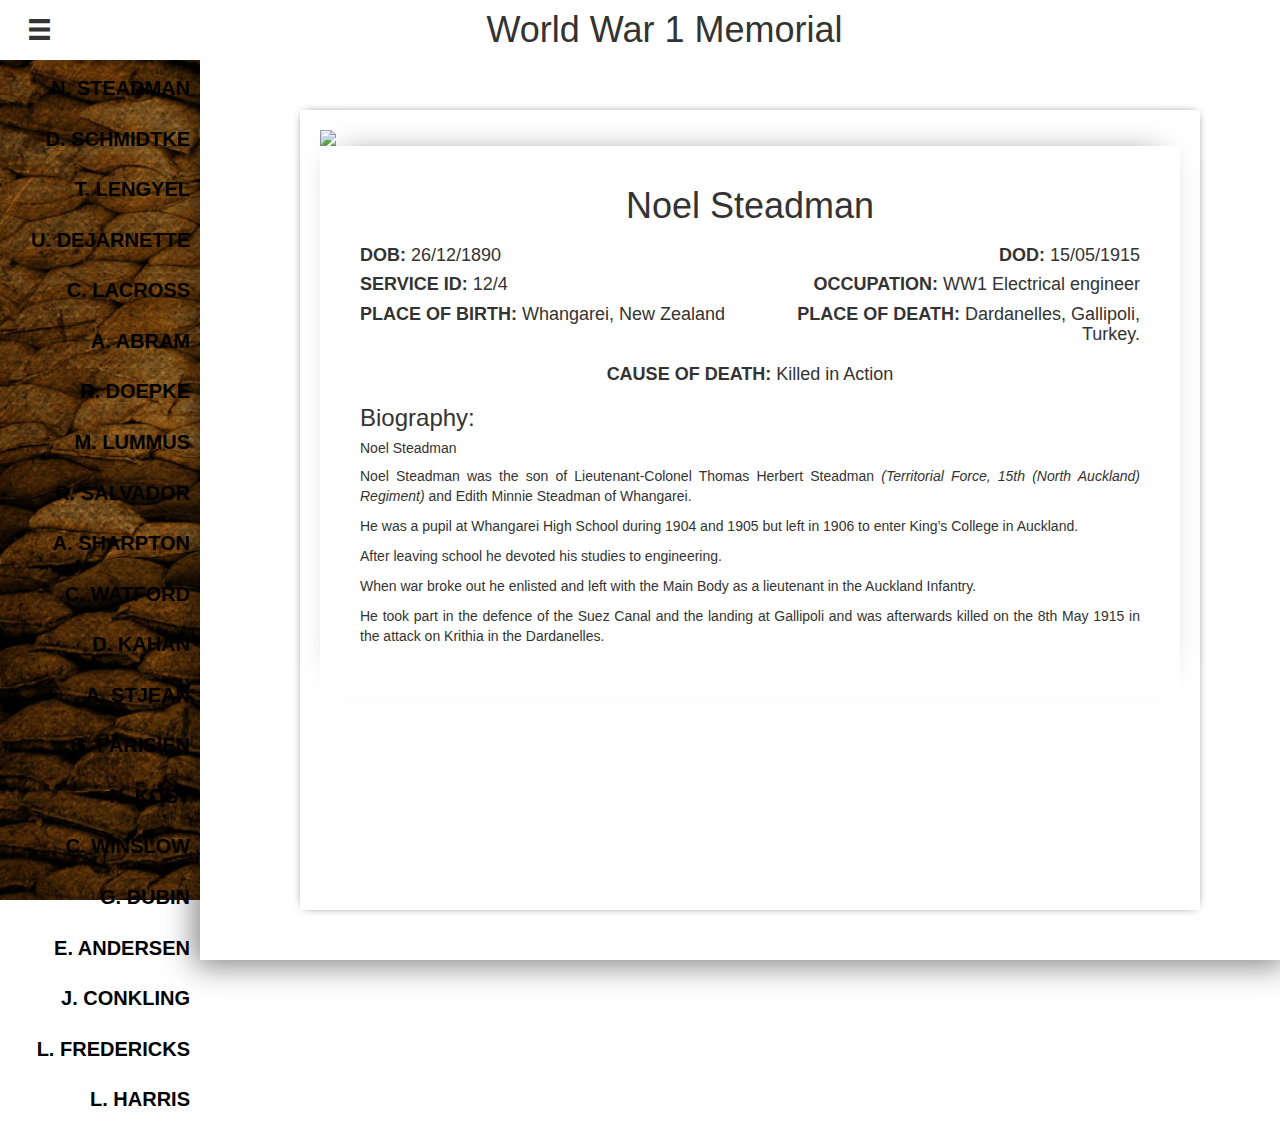
==== index.html @ 3b6b4b52 "mucking around with scale" ====
<html>
    <head>
        <title>Example Bullet Animation/Sideframe</title>
        <meta name="viewport" content="width=device-width, initial-scale = 3.0">
        <!-- Bootstrap -->
            <!-- Latest compiled and minified CSS -->
            <link rel="stylesheet" href="https://maxcdn.bootstrapcdn.com/bootstrap/3.3.7/css/bootstrap.min.css" integrity="sha384-BVYiiSIFeK1dGmJRAkycuHAHRg32OmUcww7on3RYdg4Va+PmSTsz/K68vbdEjh4u" crossorigin="anonymous">
        
        <!-- Jquery -->
        <script src="https://cdnjs.cloudflare.com/ajax/libs/jquery/3.1.1/jquery.min.js"></script>

        <!-- Latest compiled and minified JavaScript -->
        <script src="https://maxcdn.bootstrapcdn.com/bootstrap/3.3.7/js/bootstrap.min.js" integrity="sha384-Tc5IQib027qvyjSMfHjOMaLkfuWVxZxUPnCJA7l2mCWNIpG9mGCD8wGNIcPD7Txa" crossorigin="anonymous"></script>
        <!-- Google Fonts -->
        <link href="https://fonts.googleapis.com/css?family=Special+Elite" rel="stylesheet">
        <!-- Stylesheets -->
        <link rel="stylesheet" type="text/css" href="css/styles.css">
        <link rel="stylesheet" type="text/css" href="css/bio.css">
        <link rel="stylesheet" type="text/css" href="css/menu.css">
        <link rel="stylesheet" type="text/css" href="css/nav.css">
        <link rel="stylesheet" type="text/css" href="css/animate.css">
    </head>
    <body>
        <nav>
            <div class="menubutton glyphicon glyphicon-menu-hamburger" aria-hidden="true"></div>
            <h1 class="title">World War 1 Memorial</h1>
        </nav>
        <div class="flexbox-cont">
            <div class="menu hidden-xs">
                <ul class="navitems">
                    <a href="#"><li class="nametag">N. Steadman</li></a>
                    <a href="#"><li class="nametag">D. Schmidtke</li></a>
                    <a href="#"><li class="nametag">T. Lengyel</li></a>
                    <a href="#"><li class="nametag">U. Dejarnette</li></a>
                    <a href="#"><li class="nametag">C. Lacross</li></a>
                    <a href="#"><li class="nametag">A. Abram</li></a>
                    <a href="#"><li class="nametag">R. Doepke</li></a>
                    <a href="#"><li class="nametag">M. Lummus</li></a>
                    <a href="#"><li class="nametag">R. Salvador</li></a>
                    <a href="#"><li class="nametag">A. Sharpton</li></a>
                    <a href="#"><li class="nametag">C. Watford</li></a>
                    <a href="#"><li class="nametag">D. Kahan</li></a>
                    <a href="#"><li class="nametag">A. Stjean</li></a>
                    <a href="#"><li class="nametag">G. Parisien</li></a>
                    <a href="#"><li class="nametag">N. Kost</li></a>
                    <a href="#"><li class="nametag">C. Winslow</li></a>
                    <a href="#"><li class="nametag">G. Dubin</li></a>
                    <a href="#"><li class="nametag">E. Andersen</li></a>
                    <a href="#"><li class="nametag">J. Conkling</li></a>
                    <a href="#"><li class="nametag">L. Fredericks</li></a>
                    <a href="#"><li class="nametag">L. Harris</li></a>
                </ul>
            </div>
            <div class="main">
                <div class="bg"></div>
                <div class="content row bio">
                    <div class="info">
                        <img class="profile" src="img/faces/noel_steadman-zoom.png">
                        <div class="card">
                            <h1>Noel Steadman</h1>
                            <div class="row">
                                <div class="col-sm-6 text-left">
                                    <h4 id="dob">
                                        <strong>DOB:</strong>
                                        26/12/1890
                                    </h4>
                                    <h4 id="sid">
                                        <strong>Service ID:</strong>
                                        12/4
                                    </h4>
                                    <h4 id="birthplace">
                                        <strong>Place of Birth:</strong>
                                        Whangarei, New Zealand
                                    </h4>
                                </div>
                                <div class="col-sm-6 text-right">
                                    <h4 id="dod">
                                        <strong>DOD:</strong>
                                        15/05/1915
                                    </h4>
                                    <h4 id="occ">
                                        <strong>Occupation:</strong>
                                        WW1 Electrical engineer
                                    </h4>
                                    <h4 id="deathplace">
                                        <strong>Place of Death:</strong>
                                        Dardanelles, Gallipoli, Turkey.
                                    </h4>
                                </div>
                            </div>
                            <h4 id="deathcause" class="text-center">
                                <strong>Cause of Death:</strong>
                                Killed in Action
                            </h4>
                            <div id="bio">
                                <h3>Biography:</h3>
                                <div>
									<h5> Noel Steadman</h5>
									<p>Noel Steadman was the son of Lieutenant-Colonel Thomas Herbert Steadman 
									<i>(Territorial Force, 15th (North Auckland) Regiment)</i> and Edith Minnie Steadman of Whangarei. </p>
	 
									<p>He was a pupil at Whangarei High School during 1904 and 1905 but left in 1906 to enter King’s College in Auckland.</p>  

									<p>After leaving school he devoted his studies to engineering.</p> 
									  
									<p>When war broke out he enlisted and left with the Main Body as a lieutenant in the Auckland Infantry. </p> 
									 
									<p>He took part in the defence of the Suez Canal and the landing at Gallipoli and was afterwards 
									killed on the 8th May 1915 in the attack on Krithia in the Dardanelles.</p> 
								</div>
                            </div>
                        </div>
                    </div>
                </div>
            </div>
        </div>
        <script>
            $(".bullet").click(function () {
                $( this ).addClass("fly");
            });

            $("nav .menubutton").click(function () {
                $( this ).toggleClass("active");
                $(".main").toggleClass("menu-hidden");
            });
        </script>
    </body>
</html>
---- css/styles.css ----
/*Overarching site layout*/
.menu {
    background-image: url(../img/sandbags-yellow.jpg);
    background-attachment: fixed;
    background-size: contain;
    background-position: left;
    width: 200px;
    min-height: 100%;
    max-width: 400px;
    -webkit-transition: all 0.3s ease;
    -moz-transition: all 0.3s ease;
    -ms-transition: all 0.3s ease;
    -o-transition: all 0.3s ease;
    transition: all 0.3s ease;
    position: absolute;
    left: 0px;
}

.main {
    /*To allow for image background*/
    position: absolute;
    overflow: hidden;
    background-color: white;
    min-height: 100%;
    z-index: 100;
    -webkit-box-shadow: 0 0 30px 5px rgba(0,0,0,0.5);
    box-shadow: 0 0 30px 5px rgba(0,0,0,0.5);
    padding-left: 20px;
    width: 100%;
    -webkit-transition: all 0.3s ease;
    -moz-transition: all 0.3s ease;
    -ms-transition: all 0.3s ease;
    -o-transition: all 0.3s ease;
    transition: all 0.3s ease;
    right: 0px;
}

.main .bg {
    background-image: url(../img/gallipoli-web.jpg);
    background-position: center left;
    position: absolute;
    left: 0;
    top: 0;
    width: 100%;
    height: 100%;
    opacity: 0.6;
    z-index: -10;
}

/* Utils */
.flexbox-cont {
    display: flex;
}
---- css/bio.css ----
.info {
	/* Background Paper Image  */
	background-image: url(../img/Page1.png);
	background-size: 600px;
	/* End of Background Image */
	background-position: center top;
	/* background-color: white; */
	padding: 20px;
	margin-top: 50px;
	border-radius: 3px;
	-webkit-box-shadow: 0 0 10px -5px rgba(0,0,0,1);
	box-shadow: 0 0 10px -5px rgba(0,0,0,1);
	min-height: 800px;
	max-width: 600px;
	margin-left: auto;
	margin-right: auto;
}

@media (min-device-width: 1200px) {
    .info {
        max-width: 900px;
		background-size: 900px;
    }
}

.bio .profile {
	max-height: 500px;
	display: block;
	margin: auto;
	position: relative;
}

.card {
    width: 100%;
    text-align: justify;
    min-height: 200px;
    position: relative;
    padding: 40px;
    padding-top: 20px;
    -webkit-box-shadow: 0 -10px 30px -20px rgba(0,0,0,0.5);
    box-shadow: 0 -10px 30px -20px rgba(0,0,0,0.5);
}

.card h1 {
	text-align: center;
}
.card h4 strong {
	text-transform: uppercase;
}
---- css/menu.css ----
/* Nav */
.navitems {
    list-style-type: none;
    padding-left: 0px;
}
.navitems a {
    text-decoration: none !important;
    color: #000000 !important;
    position: relative;
}

.navitems .nametag {
    font-size: 20px;
    right: 20px;
    text-align: right;
    position: relative;
    width: 110%;
    overflow: hidden;
    -webkit-transition: all 0.3s ease;
    -moz-transition: all 0.3s ease;
    -ms-transition: all 0.3s ease;
    -o-transition: all 0.3s ease;
    transition: all 0.3s ease;
    background-image: url(../img/tape.png);
    background-size: 120%;
    background-repeat: no-repeat;
    background-position-x: 0;
    font-family: sans-serif;
    font-weight: 800;
    text-transform: uppercase;
    text-decoration: none;
    color: #000000;
    padding-top: 8px;
    padding-bottom: 8px;
    margin-top: 6px;
    padding-right: 10px;
}


.navitems .nametag:hover {
    right: 0px;
    filter: brightness(0.8);
}
---- css/nav.css ----
nav {
	height: 60px;
	width: 100%;
	background-color: white;
	z-index: 1000;
    position: relative;
    overflow: hidden;
}

nav .menubutton {
	float: left;
	margin: 11px;
	padding: 6px;
	font-size: 25px;
	cursor: pointer;
	left: 10px;
}

nav .menubutton.active {
	background-color: rgba(128, 128, 128, 0.15);
	border-radius: 3px;
}

nav .title {
	text-align: center;
	padding-top: 0px;
	display: block;
	margin: 10px;
}

.menu-hidden {
	width: calc(100% - 200px) !important;
}

@media (min-device-width: 900px) {
	.main {
		width: calc(100% - 200px);
	}

	.menu-hidden {
		width: 100% !important;
	}
}
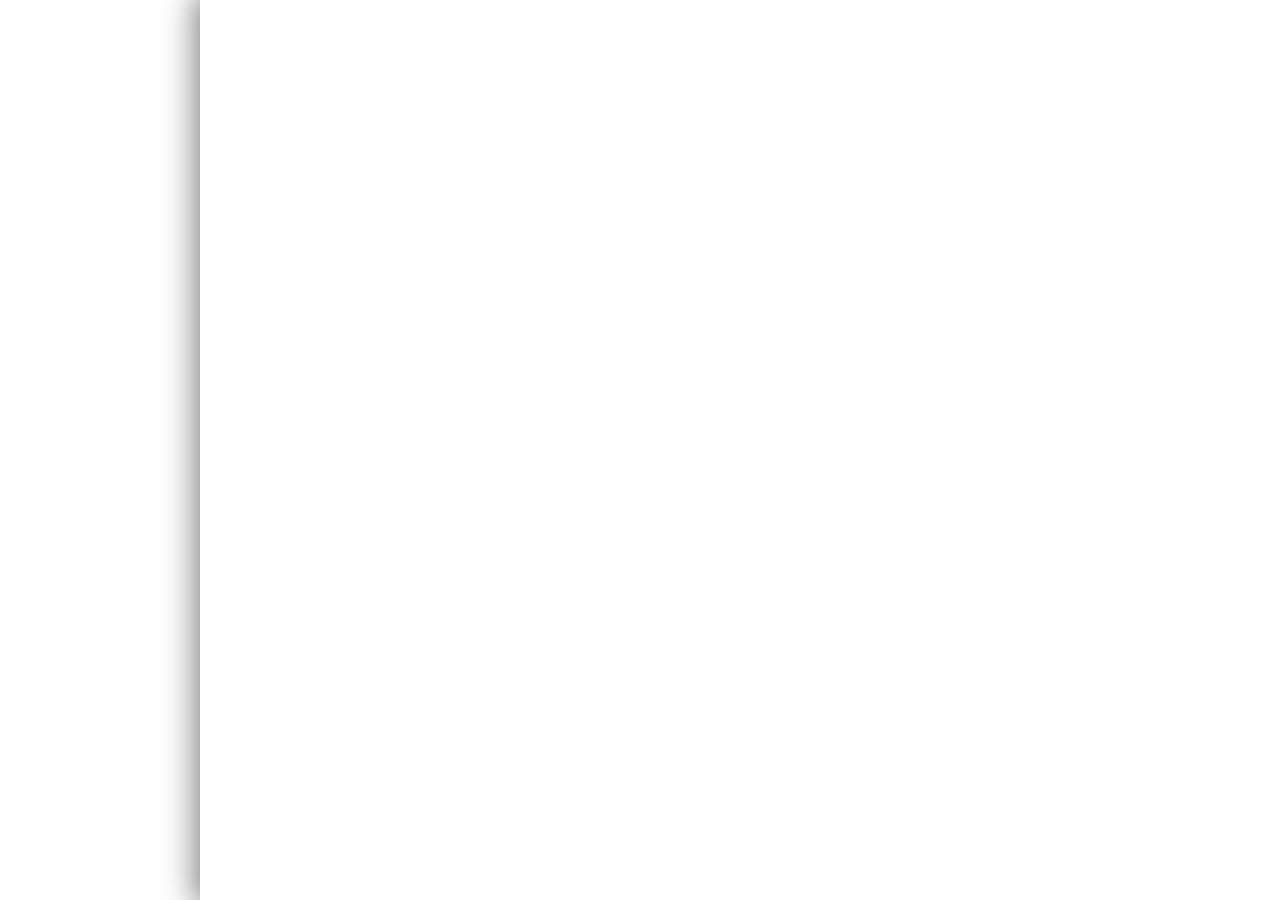
==== commit 5923c6d7: "Moved data to separate file, made all libraries local" ====
--- a/index.html
+++ b/index.html
@@ -1,128 +1,45 @@
-<html>
+<html lang="en" ng-app="memorialapp">
     <head>
-        <title>Example Bullet Animation/Sideframe</title>
-        <meta name="viewport" content="width=device-width, initial-scale = 3.0">
+        <title>WBHS Memorial</title>
+        <link rel="icon"
+            type="image/png"
+            href="img/icons/web_hi_res_512.png">
+        <!-- Manifest for mobile webapp -->
+            <meta name="viewport" content="user-scalable=no, width=device-width, initial-scale=1, maximum-scale=1">
+            <meta name="mobile-web-app-capable" content="yes">
+            <meta name="theme-color" content="#09164d">
+            <link rel="manifest" href="manifest.json">
+        <!-- Manifest for offline support -->
+            <html manifest="offline.appcache">
         <!-- Bootstrap -->
             <!-- Latest compiled and minified CSS -->
-            <link rel="stylesheet" href="https://maxcdn.bootstrapcdn.com/bootstrap/3.3.7/css/bootstrap.min.css" integrity="sha384-BVYiiSIFeK1dGmJRAkycuHAHRg32OmUcww7on3RYdg4Va+PmSTsz/K68vbdEjh4u" crossorigin="anonymous">
+            <link rel="stylesheet" href="lib/bootstrap/css/bootstrap.min.css">
         
         <!-- Jquery -->
-        <script src="https://cdnjs.cloudflare.com/ajax/libs/jquery/3.1.1/jquery.min.js"></script>
+        <script src="lib/jquery.min.js"></script>
 
         <!-- Latest compiled and minified JavaScript -->
-        <script src="https://maxcdn.bootstrapcdn.com/bootstrap/3.3.7/js/bootstrap.min.js" integrity="sha384-Tc5IQib027qvyjSMfHjOMaLkfuWVxZxUPnCJA7l2mCWNIpG9mGCD8wGNIcPD7Txa" crossorigin="anonymous"></script>
-        <!-- Google Fonts -->
-        <link href="https://fonts.googleapis.com/css?family=Special+Elite" rel="stylesheet">
+        <script src="lib/bootstrap/js/bootstrap.min.js"></script>
         <!-- Stylesheets -->
         <link rel="stylesheet" type="text/css" href="css/styles.css">
         <link rel="stylesheet" type="text/css" href="css/bio.css">
         <link rel="stylesheet" type="text/css" href="css/menu.css">
         <link rel="stylesheet" type="text/css" href="css/nav.css">
         <link rel="stylesheet" type="text/css" href="css/animate.css">
+
+        <!-- AngularJS -->
+        <script type="text/javascript" src="lib/angular.min.js"></script>
+        <script type="text/javascript" src="lib/angular-route.min.js"></script>
+        <!-- AngularJS App & Data -->
+        <!-- Separated so that when the data is dynamically loaded the only thing in the php file is the data -->
+        <script src="data.js"></script>
+        <script src="app.js"></script>
     </head>
-    <body>
-        <nav>
-            <div class="menubutton glyphicon glyphicon-menu-hamburger" aria-hidden="true"></div>
-            <h1 class="title">World War 1 Memorial</h1>
-        </nav>
-        <div class="flexbox-cont">
-            <div class="menu hidden-xs">
-                <ul class="navitems">
-                    <a href="#"><li class="nametag">N. Steadman</li></a>
-                    <a href="#"><li class="nametag">D. Schmidtke</li></a>
-                    <a href="#"><li class="nametag">T. Lengyel</li></a>
-                    <a href="#"><li class="nametag">U. Dejarnette</li></a>
-                    <a href="#"><li class="nametag">C. Lacross</li></a>
-                    <a href="#"><li class="nametag">A. Abram</li></a>
-                    <a href="#"><li class="nametag">R. Doepke</li></a>
-                    <a href="#"><li class="nametag">M. Lummus</li></a>
-                    <a href="#"><li class="nametag">R. Salvador</li></a>
-                    <a href="#"><li class="nametag">A. Sharpton</li></a>
-                    <a href="#"><li class="nametag">C. Watford</li></a>
-                    <a href="#"><li class="nametag">D. Kahan</li></a>
-                    <a href="#"><li class="nametag">A. Stjean</li></a>
-                    <a href="#"><li class="nametag">G. Parisien</li></a>
-                    <a href="#"><li class="nametag">N. Kost</li></a>
-                    <a href="#"><li class="nametag">C. Winslow</li></a>
-                    <a href="#"><li class="nametag">G. Dubin</li></a>
-                    <a href="#"><li class="nametag">E. Andersen</li></a>
-                    <a href="#"><li class="nametag">J. Conkling</li></a>
-                    <a href="#"><li class="nametag">L. Fredericks</li></a>
-                    <a href="#"><li class="nametag">L. Harris</li></a>
-                </ul>
-            </div>
-            <div class="main">
-                <div class="bg"></div>
-                <div class="content row bio">
-                    <div class="info">
-                        <img class="profile" src="img/faces/noel_steadman-zoom.png">
-                        <div class="card">
-                            <h1>Noel Steadman</h1>
-                            <div class="row">
-                                <div class="col-sm-6 text-left">
-                                    <h4 id="dob">
-                                        <strong>DOB:</strong>
-                                        26/12/1890
-                                    </h4>
-                                    <h4 id="sid">
-                                        <strong>Service ID:</strong>
-                                        12/4
-                                    </h4>
-                                    <h4 id="birthplace">
-                                        <strong>Place of Birth:</strong>
-                                        Whangarei, New Zealand
-                                    </h4>
-                                </div>
-                                <div class="col-sm-6 text-right">
-                                    <h4 id="dod">
-                                        <strong>DOD:</strong>
-                                        15/05/1915
-                                    </h4>
-                                    <h4 id="occ">
-                                        <strong>Occupation:</strong>
-                                        WW1 Electrical engineer
-                                    </h4>
-                                    <h4 id="deathplace">
-                                        <strong>Place of Death:</strong>
-                                        Dardanelles, Gallipoli, Turkey.
-                                    </h4>
-                                </div>
-                            </div>
-                            <h4 id="deathcause" class="text-center">
-                                <strong>Cause of Death:</strong>
-                                Killed in Action
-                            </h4>
-                            <div id="bio">
-                                <h3>Biography:</h3>
-                                <div>
-									<h5> Noel Steadman</h5>
-									<p>Noel Steadman was the son of Lieutenant-Colonel Thomas Herbert Steadman 
-									<i>(Territorial Force, 15th (North Auckland) Regiment)</i> and Edith Minnie Steadman of Whangarei. </p>
-	 
-									<p>He was a pupil at Whangarei High School during 1904 and 1905 but left in 1906 to enter King’s College in Auckland.</p>  
-
-									<p>After leaving school he devoted his studies to engineering.</p> 
-									  
-									<p>When war broke out he enlisted and left with the Main Body as a lieutenant in the Auckland Infantry. </p> 
-									 
-									<p>He took part in the defence of the Suez Canal and the landing at Gallipoli and was afterwards 
-									killed on the 8th May 1915 in the attack on Krithia in the Dardanelles.</p> 
-								</div>
-                            </div>
-                        </div>
-                    </div>
-                </div>
-            </div>
+    <body ng-controller="PeopleController">
+        <div ng-include="'views/common/navigation.html'"></div>
+        <div class="menu" ng-include="'views/common/menu.html'"></div>
+        <div class="main">
+            <div ng-view></div>
         </div>
-        <script>
-            $(".bullet").click(function () {
-                $( this ).addClass("fly");
-            });
-
-            $("nav .menubutton").click(function () {
-                $( this ).toggleClass("active");
-                $(".main").toggleClass("menu-hidden");
-            });
-        </script>
     </body>
 </html>--- a/css/menu.css
+++ b/css/menu.css
@@ -30,9 +30,9 @@
     text-transform: uppercase;
     text-decoration: none;
     color: #000000;
-    padding-top: 8px;
-    padding-bottom: 8px;
-    margin-top: 6px;
+    padding-top: 6px;
+    padding-bottom: 3px;
+    /* margin-top: 6px; */
     padding-right: 10px;
 }
 
@@ -40,4 +40,4 @@
 .navitems .nametag:hover {
     right: 0px;
     filter: brightness(0.8);
-}
+}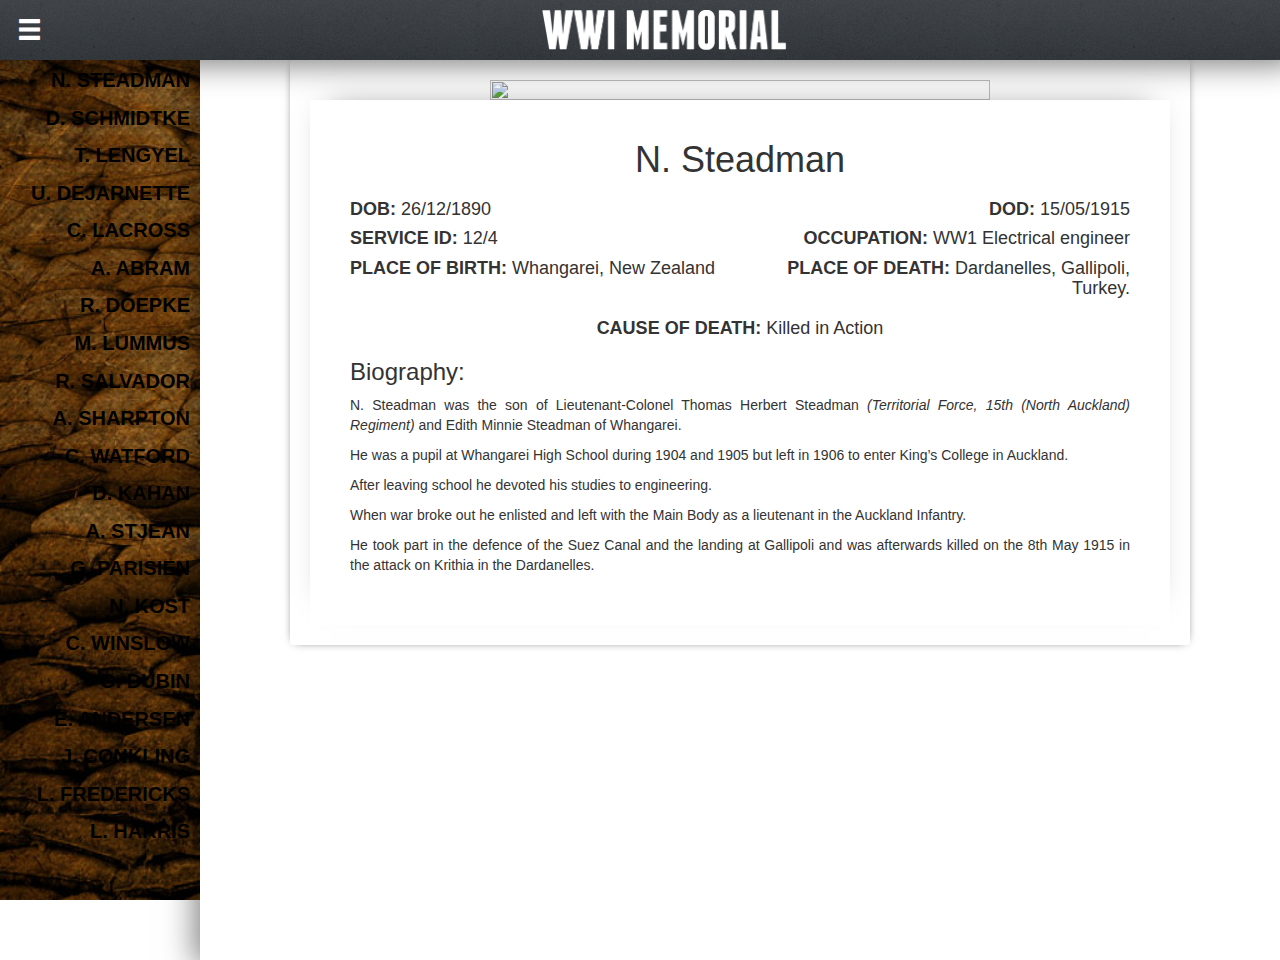
==== commit 0c721f53: "New Logo design" ====
--- a/index.html
+++ b/index.html
@@ -3,7 +3,7 @@
         <title>WBHS Memorial</title>
         <link rel="icon"
             type="image/png"
-            href="img/icons/web_hi_res_512.png">
+            href="img/icons/favicon.png">
         <!-- Manifest for mobile webapp -->
             <meta name="viewport" content="user-scalable=no, width=device-width, initial-scale=1, maximum-scale=1">
             <meta name="mobile-web-app-capable" content="yes">
--- a/css/styles.css
+++ b/css/styles.css
@@ -1,9 +1,5 @@
-/*Overarching site layout*/
+/*Overarching site layout*/
 .menu {
-    background-image: url(../img/sandbags-yellow.jpg);
-    background-attachment: fixed;
-    background-size: contain;
-    background-position: left;
     width: 200px;
     min-height: 100%;
     max-width: 400px;
@@ -14,40 +10,84 @@
     transition: all 0.3s ease;
     position: absolute;
     left: 0px;
-}
-
-.main {
+    opacity: 0;
+}
+
+.menu.active {
+    opacity: 1;
+}
+
+@media (min-width: 1100px) {
+    .menu {
+        opacity: 1;
+    }
+
+    .menu.active {
+        opacity: 0;
+    }
+}
+
+body {
+    background-image: url(../img/sandbags-yellow.jpg);
+    background-attachment: fixed;
+    background-size: cover;
+    background-position: left;
+}
+
+.main {
     /*To allow for image background*/
     position: absolute;
     overflow: hidden;
-    background-color: white;
     min-height: 100%;
     z-index: 100;
     -webkit-box-shadow: 0 0 30px 5px rgba(0,0,0,0.5);
     box-shadow: 0 0 30px 5px rgba(0,0,0,0.5);
     padding-left: 20px;
-    width: 100%;
+    padding-right: 20px;
+    width: calc(100% - 200px);
     -webkit-transition: all 0.3s ease;
     -moz-transition: all 0.3s ease;
     -ms-transition: all 0.3s ease;
     -o-transition: all 0.3s ease;
     transition: all 0.3s ease;
     right: 0px;
-}
-
-.main .bg {
-    background-image: url(../img/gallipoli-web.jpg);
-    background-position: center left;
-    position: absolute;
-    left: 0;
-    top: 0;
-    width: 100%;
-    height: 100%;
-    opacity: 0.6;
-    z-index: -10;
-}
-
-/* Utils */
-.flexbox-cont {
-    display: flex;
+    background-color: white;
+}
+
+
+.main .bg {
+    background-image: url(../img/gallipoli-web.jpg);
+    background-position: center left;
+    position: absolute;
+    left: 0;
+    top: 0;
+    width: 100%;
+    height: 100%;
+    opacity: 0.6;
+    z-index: -10;
+    -webkit-transition: all 0.3s ease;
+    -moz-transition: all 0.3s ease;
+    -ms-transition: all 0.3s ease;
+    -o-transition: all 0.3s ease;
+    transition: all 0.3s ease;
+}
+
+@media (max-width: 991px) {
+    .text-left-mob {
+        text-align: left !important;
+    }
+
+    .main .bg {
+        opacity: 0;
+    }
+
+    .main {
+        background-color: transparent;
+        left: 0px;
+    }
+
+    .main.menu-toggle {
+        width: 100% !important;
+        left: 200px;
+    }
 }--- a/css/bio.css
+++ b/css/bio.css
@@ -1,33 +1,50 @@
 .info {
 	/* Background Paper Image  */
 	background-image: url(../img/Page1.png);
-	background-size: 600px;
+	background-size: 991px;
 	/* End of Background Image */
-	background-position: center top;
+	background-position-x: center;
 	/* background-color: white; */
 	padding: 20px;
-	margin-top: 50px;
+	/* margin-top: 50px; */
 	border-radius: 3px;
 	-webkit-box-shadow: 0 0 10px -5px rgba(0,0,0,1);
 	box-shadow: 0 0 10px -5px rgba(0,0,0,1);
-	min-height: 800px;
-	max-width: 600px;
+	min-height: 100%;
+	max-width: 991px;
 	margin-left: auto;
 	margin-right: auto;
+	width: calc(100% - 40px);
 }
 
 @media (min-device-width: 1200px) {
     .info {
         max-width: 900px;
-		background-size: 900px;
+        background-size: 900px;
+        margin-top: 0px;
+        width: 100%;
+        background-position-y: 0px;
+    }
+}
+@media (max-width: 991px) {
+    .info {
+    	margin: 0px;
+    	width: 100%;
+    	top: -10px;
+    	position: relative;
+    	background-position-y: bottom;
+    	background-repeat: no-repeat;
+    	background-size: cover;
     }
 }
 
 .bio .profile {
-	max-height: 500px;
+	width: inherit;
+	max-width: 500px;
 	display: block;
 	margin: auto;
 	position: relative;
+	width: inherit;
 }
 
 .card {
--- a/css/nav.css
+++ b/css/nav.css
@@ -1,10 +1,14 @@
 nav {
-	height: 60px;
+	/* height: 60px; */
 	width: 100%;
-	background-color: white;
+	background-color: #09164d;
+	background-image: linear-gradient(to bottom, rgba(255,255,255,0.07) 0%,rgba(255,255,255,0) 100%) ,url('../img/patterns/concrete_wall.png');
 	z-index: 1000;
-    position: relative;
-    overflow: hidden;
+	position: relative;
+	overflow: hidden;
+	color: #ffffff;
+	-webkit-box-shadow: 0 -10px 30px 15px rgba(0,0,0,0.5);
+	box-shadow: 0 -10px 30px 15px rgba(0,0,0,0.5);
 }
 
 nav .menubutton {
@@ -13,7 +17,7 @@
 	padding: 6px;
 	font-size: 25px;
 	cursor: pointer;
-	left: 10px;
+	/* left: 10px; */
 }
 
 nav .menubutton.active {
@@ -22,22 +26,35 @@
 }
 
 nav .title {
-	text-align: center;
-	padding-top: 0px;
-	display: block;
-	margin: 10px;
+    text-align: center;
+    padding-top: 0px;
+    display: block;
+    margin: 10px;
+    font-weight: bolder;
+    text-transform: uppercase;
 }
 
-.menu-hidden {
-	width: calc(100% - 200px) !important;
+nav .title img {
+	max-height: 40px;
 }
 
-@media (min-device-width: 900px) {
+.menu-toggle {
+	width: 100% !important;
+}
+
+@media (max-width: 1100px) {
 	.main {
-		width: calc(100% - 200px);
+		width: 100%;
+		padding-left: 0px;
+		padding-right: 0px;
 	}
 
-	.menu-hidden {
-		width: 100% !important;
+	.menu-toggle {
+		width: calc(100% - 200px) !important;
+	}
+
+	nav .title {
+		font-size: 25px;
+		margin-top: 17px;
 	}
 }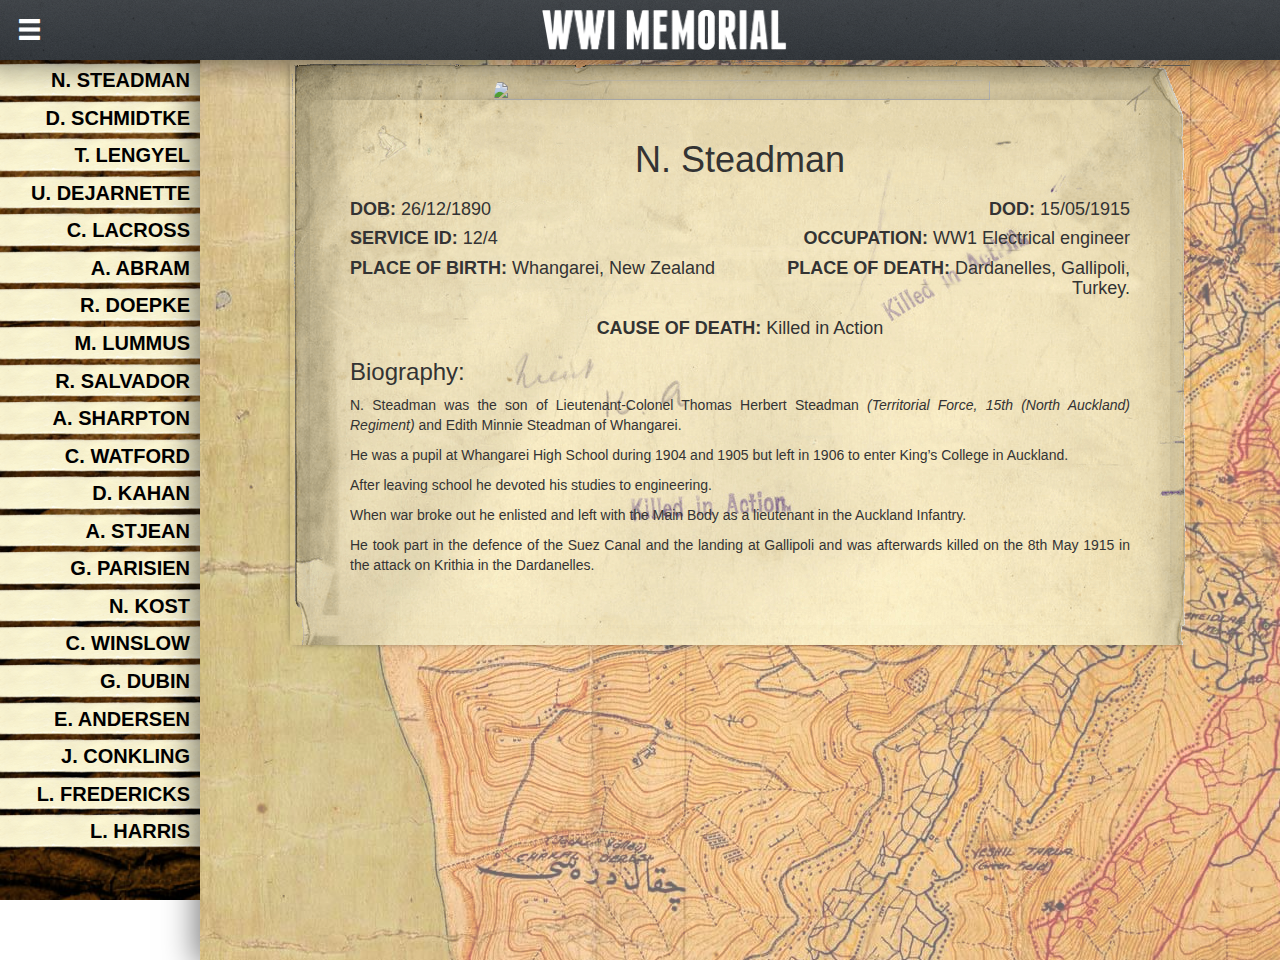
==== commit 6ee1cc26: "Shifted offline manifest to the correct position" ====
--- a/index.html
+++ b/index.html
@@ -1,6 +1,8 @@
-<html lang="en" ng-app="memorialapp">
+<html lang="en" ng-app="memorialapp" manifest="offline.appcache">
+<!-- Manifest for offline support above -->
     <head>
         <title>WBHS Memorial</title>
+        <!-- Icon and logo font is called Franchise and is free for commercial and personal use -->
         <link rel="icon"
             type="image/png"
             href="img/icons/favicon.png">
@@ -9,8 +11,6 @@
             <meta name="mobile-web-app-capable" content="yes">
             <meta name="theme-color" content="#09164d">
             <link rel="manifest" href="manifest.json">
-        <!-- Manifest for offline support -->
-            <html manifest="offline.appcache">
         <!-- Bootstrap -->
             <!-- Latest compiled and minified CSS -->
             <link rel="stylesheet" href="lib/bootstrap/css/bootstrap.min.css">
@@ -25,8 +25,7 @@
         <link rel="stylesheet" type="text/css" href="css/bio.css">
         <link rel="stylesheet" type="text/css" href="css/menu.css">
         <link rel="stylesheet" type="text/css" href="css/nav.css">
-        <link rel="stylesheet" type="text/css" href="css/animate.css">
-
+        <link rel="stylesheet" type="text/css" href="css/responsive.css">
         <!-- AngularJS -->
         <script type="text/javascript" src="lib/angular.min.js"></script>
         <script type="text/javascript" src="lib/angular-route.min.js"></script>
@@ -36,6 +35,7 @@
         <script src="app.js"></script>
     </head>
     <body ng-controller="PeopleController">
+        <!-- Icon and logo font is called Franchise and is free for commercial and personal use -->
         <div ng-include="'views/common/navigation.html'"></div>
         <div class="menu" ng-include="'views/common/menu.html'"></div>
         <div class="main">
--- a/css/menu.css
+++ b/css/menu.css
@@ -21,7 +21,7 @@
     -ms-transition: all 0.3s ease;
     -o-transition: all 0.3s ease;
     transition: all 0.3s ease;
-    background-image: url(../img/tape.png);
+    background-image: url(../img/tape-sm.png);
     background-size: 120%;
     background-repeat: no-repeat;
     background-position-x: 0;
@@ -40,4 +40,7 @@
 .navitems .nametag:hover {
     right: 0px;
     filter: brightness(0.8);
+}
+.navitems .nametag.active {
+    filter: brightness(0.6);
 }--- a/css/nav.css
+++ b/css/nav.css
@@ -57,4 +57,10 @@
 		font-size: 25px;
 		margin-top: 17px;
 	}
+
+	nav .title img {
+		max-height: 30px;
+		top: -3px;
+		position: relative;
+	}
 }--- a/css/responsive.css
+++ b/css/responsive.css
@@ -0,0 +1,80 @@
+@media (min-device-width: 1200px) {
+    .info {
+        max-width: 900px;
+        background-size: 900px;
+        background-position-y: 0px;
+        margin-top: 0px;
+        width: 100%;
+        background-repeat: no-repeat;
+    }
+}
+
+@media (max-width: 1150px) {
+    .main {
+        padding-left: 0px;
+        padding-right: 0px;
+    }
+}
+
+@media (max-width: 1100px) {
+    .main {
+        width: 100%;
+        padding-left: 0px;
+        padding-right: 0px;
+    }
+
+    .menu-toggle {
+        width: calc(100% - 200px) !important;
+    }
+
+    nav .title {
+        font-size: 25px;
+        margin-top: 17px;
+    }
+
+    nav .title img {
+        max-height: 30px;
+        top: -3px;
+        position: relative;
+    }
+
+    .menu {
+        opacity: 1;
+    }
+
+    .menu.active {
+        opacity: 0;
+    }
+}
+
+@media (max-width: 991px) {
+    .info {
+        margin: 0px;
+        width: 100%;
+        max-width: 100%;
+        top: -10px;
+        position: relative;
+        background-position-y: bottom;
+        background-repeat: no-repeat;
+        /* In order to get rid of transparent edges (which makes the menu not look right) */
+        background-size: auto 105%;
+    }
+
+    .text-left-mob {
+        text-align: left !important;
+    }
+
+    .main .bg {
+        opacity: 0;
+    }
+
+    .main {
+        background-color: transparent;
+        left: 0px;
+    }
+
+    .main.menu-toggle {
+        width: 100% !important;
+        left: 200px;
+    }
+}
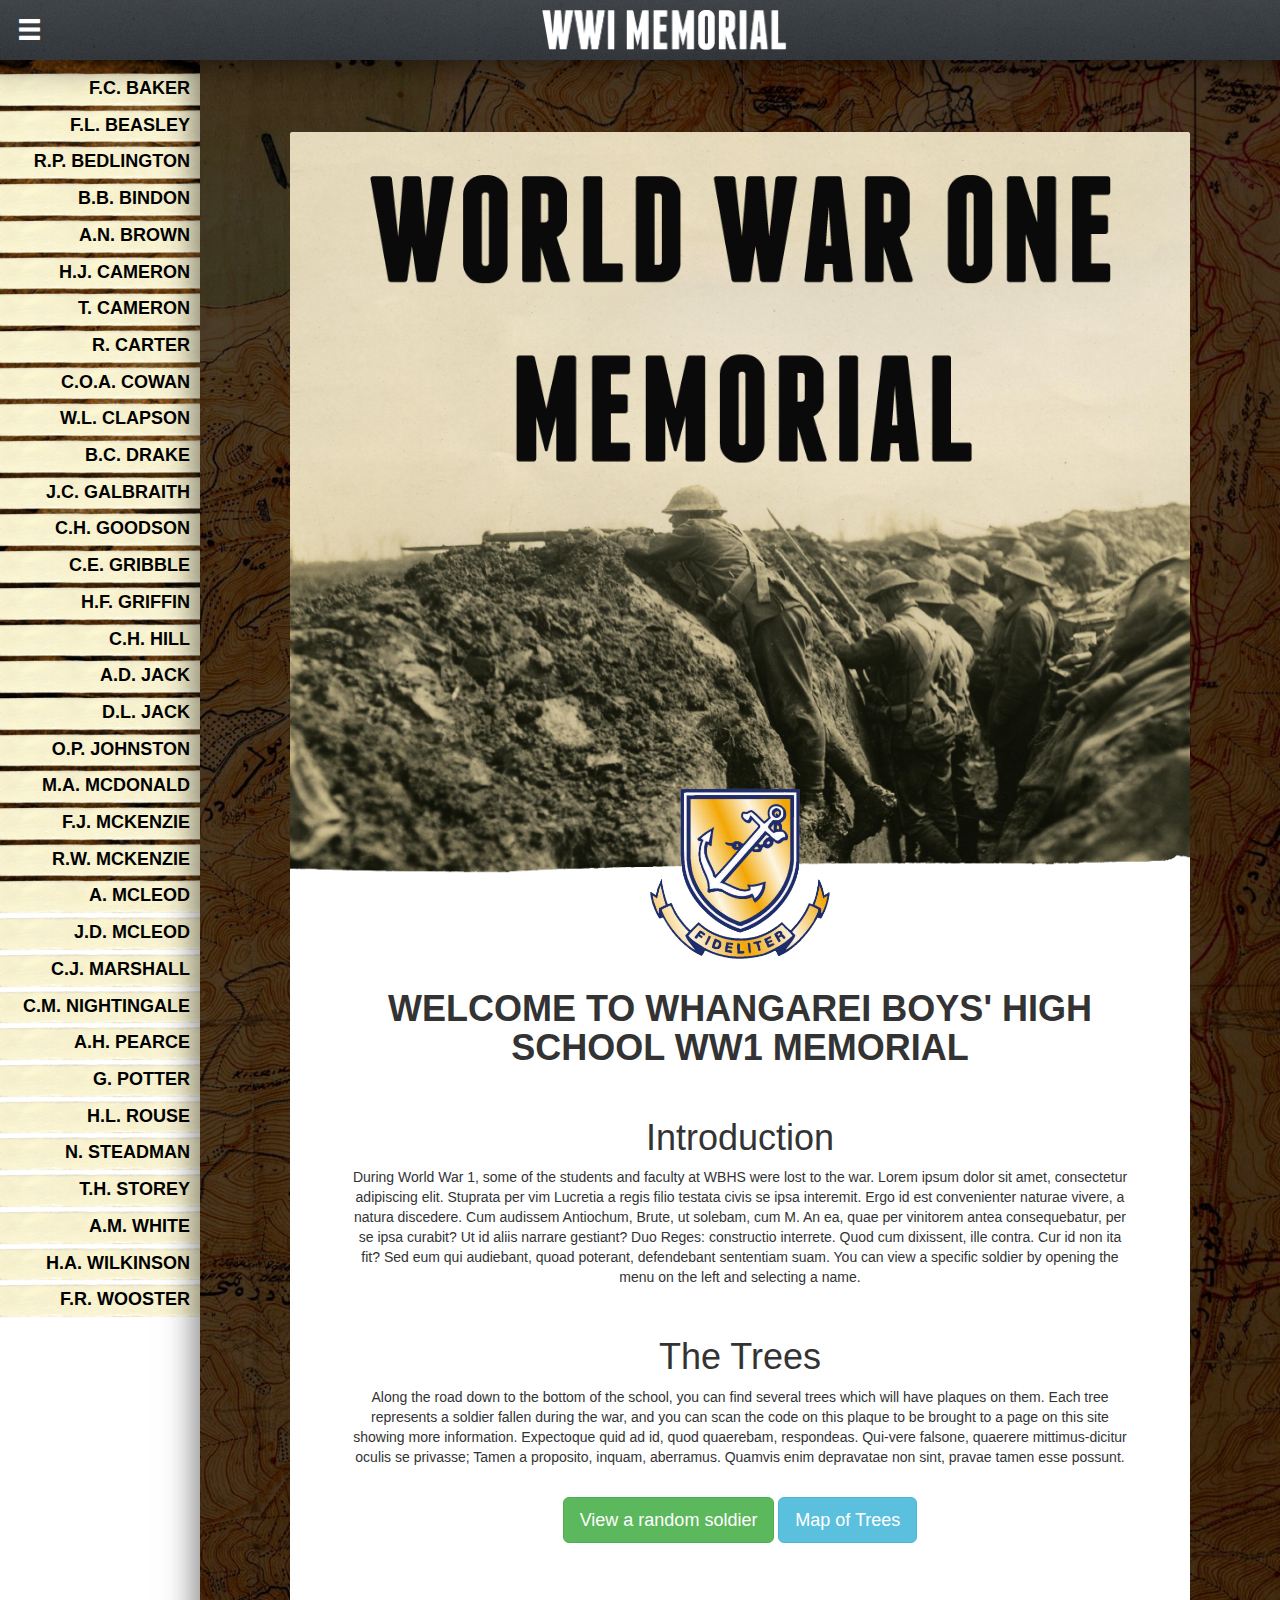
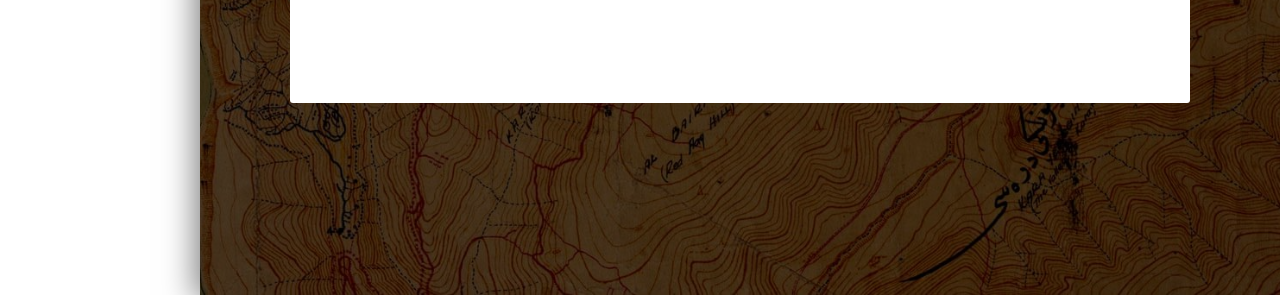
==== commit 0efe81f6: "MAJOR frontpage overall, MAJOR code overhaul, MAJOR UI tweaks" ====
--- a/index.html
+++ b/index.html
@@ -14,17 +14,19 @@
         <!-- Bootstrap -->
             <!-- Latest compiled and minified CSS -->
             <link rel="stylesheet" href="lib/bootstrap/css/bootstrap.min.css">
-        
-        <!-- Jquery -->
-        <script src="lib/jquery.min.js"></script>
 
-        <!-- Latest compiled and minified JavaScript -->
-        <script src="lib/bootstrap/js/bootstrap.min.js"></script>
+            
+            <!-- Jquery -->
+            <script src="lib/jquery.min.js"></script>
+
+            <!-- Latest compiled and minified JavaScript -->
+            <script src="lib/bootstrap/js/bootstrap.min.js"></script>
         <!-- Stylesheets -->
         <link rel="stylesheet" type="text/css" href="css/styles.css">
         <link rel="stylesheet" type="text/css" href="css/bio.css">
         <link rel="stylesheet" type="text/css" href="css/menu.css">
         <link rel="stylesheet" type="text/css" href="css/nav.css">
+        <link rel="stylesheet" type="text/css" href="css/welcome.css">
         <link rel="stylesheet" type="text/css" href="css/responsive.css">
         <!-- AngularJS -->
         <script type="text/javascript" src="lib/angular.min.js"></script>
@@ -34,12 +36,15 @@
         <script src="data.js"></script>
         <script src="app.js"></script>
     </head>
-    <body ng-controller="PeopleController">
+    <body>
         <!-- Icon and logo font is called Franchise and is free for commercial and personal use -->
         <div ng-include="'views/common/navigation.html'"></div>
-        <div class="menu" ng-include="'views/common/menu.html'"></div>
-        <div class="main">
-            <div ng-view></div>
+        <div class="bodyrow">
+            <div class="menu col" ng-include="'views/common/menu.html'" ng-controller="PeopleController"></div>
+            <div class="main col">
+                <div ng-view class="{{pageClass}}"></div>
+            </div>
         </div>
+        <div class="ng-scripts" ng-include="'views/common/ng-scripts.html'">
     </body>
 </html>--- a/css/styles.css
+++ b/css/styles.css
@@ -1,7 +1,6 @@
 /*Overarching site layout*/
 .menu {
     width: 200px;
-    min-height: 100%;
     max-width: 400px;
     -webkit-transition: all 0.3s ease;
     -moz-transition: all 0.3s ease;
@@ -11,27 +10,18 @@
     position: absolute;
     left: 0px;
     opacity: 0;
+    padding-bottom: 30px;
 }
 
 .menu.active {
     opacity: 1;
 }
 
-@media (min-width: 1100px) {
-    .menu {
-        opacity: 1;
-    }
-
-    .menu.active {
-        opacity: 0;
-    }
-}
-
 body {
     background-image: url(../img/sandbags-yellow.jpg);
     background-attachment: fixed;
-    background-size: cover;
     background-position: left;
+    background-size: contain;
 }
 
 .main {
@@ -52,12 +42,13 @@
     transition: all 0.3s ease;
     right: 0px;
     background-color: white;
+    padding-bottom: 234px;
 }
 
 
 .main .bg {
     background-image: url(../img/gallipoli-web.jpg);
-    background-position: center left;
+    background-attachment: scroll;
     position: absolute;
     left: 0;
     top: 0;
@@ -70,24 +61,16 @@
     -ms-transition: all 0.3s ease;
     -o-transition: all 0.3s ease;
     transition: all 0.3s ease;
+    filter: brightness(0.3);
+    opacity: 1;
+    background-size: cover;
+    background-position: center;
 }
 
-@media (max-width: 991px) {
-    .text-left-mob {
-        text-align: left !important;
-    }
+.bodyrow {
+   /* equal height of the children */
+}
 
-    .main .bg {
-        opacity: 0;
-    }
-
-    .main {
-        background-color: transparent;
-        left: 0px;
-    }
-
-    .main.menu-toggle {
-        width: 100% !important;
-        left: 200px;
-    }
-}+.bodyrow .col {
+  flex: 1; /* additionally, equal width */
+}
--- a/css/bio.css
+++ b/css/bio.css
@@ -1,41 +1,21 @@
 .info {
 	/* Background Paper Image  */
-	background-image: url(../img/Page1.png);
+	background-image: url(../img/Page1-Fixed.png);
 	background-size: 991px;
 	/* End of Background Image */
 	background-position-x: center;
+	background-repeat: no-repeat;
 	/* background-color: white; */
 	padding: 20px;
 	/* margin-top: 50px; */
 	border-radius: 3px;
 	-webkit-box-shadow: 0 0 10px -5px rgba(0,0,0,1);
 	box-shadow: 0 0 10px -5px rgba(0,0,0,1);
-	min-height: 100%;
+	height: 100%;
 	max-width: 991px;
 	margin-left: auto;
 	margin-right: auto;
 	width: calc(100% - 40px);
-}
-
-@media (min-device-width: 1200px) {
-    .info {
-        max-width: 900px;
-        background-size: 900px;
-        margin-top: 0px;
-        width: 100%;
-        background-position-y: 0px;
-    }
-}
-@media (max-width: 991px) {
-    .info {
-    	margin: 0px;
-    	width: 100%;
-    	top: -10px;
-    	position: relative;
-    	background-position-y: bottom;
-    	background-repeat: no-repeat;
-    	background-size: cover;
-    }
 }
 
 .bio .profile {
@@ -63,4 +43,15 @@
 }
 .card h4 strong {
 	text-transform: uppercase;
+}
+
+.info-bottom {
+	max-width: 900px;
+	height: 155px;
+	background-image: url("../img/page1-bottom.png");
+	background-position: center;
+	background-repeat: no-repeat;
+	margin: auto;
+	position: relative;
+	top: -85px;
 }--- a/css/menu.css
+++ b/css/menu.css
@@ -2,6 +2,7 @@
 .navitems {
     list-style-type: none;
     padding-left: 0px;
+    padding-top: 10px;
 }
 .navitems a {
     text-decoration: none !important;
@@ -10,7 +11,7 @@
 }
 
 .navitems .nametag {
-    font-size: 20px;
+    font-size: 18px;
     right: 20px;
     text-align: right;
     position: relative;
@@ -31,7 +32,7 @@
     text-decoration: none;
     color: #000000;
     padding-top: 6px;
-    padding-bottom: 3px;
+    padding-bottom: 5px;
     /* margin-top: 6px; */
     padding-right: 10px;
 }
--- a/css/welcome.css
+++ b/css/welcome.css
@@ -0,0 +1,40 @@
+.page-welcome .content {
+    max-width: 900px;
+    margin: auto;
+    text-align: center;
+    min-height: 100%;
+    background-color: rgb(255, 255, 255);
+    margin-top: 30px;
+    border-radius: 3px;
+    padding-bottom: 30px;
+    top: 42px;
+    position: relative;
+}
+
+.page-welcome .bg {
+}
+
+img.splash {
+    width: 100%;
+    border-radius: 3px;
+}
+
+img.logo {
+    width: 20%;
+    position: relative;
+    top: -100px;
+}
+
+.page-welcome .text {
+    position: relative;
+    top: -100px;
+    padding: 60px;
+    padding-top: 30px;
+    padding-bottom: 30px;
+}
+
+.page-welcome .title {
+    text-transform: uppercase;
+    font-weight: bold;
+    margin-top: 0px;
+}--- a/css/responsive.css
+++ b/css/responsive.css
@@ -6,6 +6,10 @@
         margin-top: 0px;
         width: 100%;
         background-repeat: no-repeat;
+    }
+
+    .info-bottom {
+        display: none;
     }
 }
 
@@ -38,6 +42,17 @@
         position: relative;
     }
 
+    .navpadding {
+        padding-top: 59px;
+    }
+
+    .page-welcome .content {
+        margin-top: 0px;
+        top: 0px
+    }
+}
+
+@media (min-width: 1100px) {
     .menu {
         opacity: 1;
     }
@@ -57,7 +72,7 @@
         background-position-y: bottom;
         background-repeat: no-repeat;
         /* In order to get rid of transparent edges (which makes the menu not look right) */
-        background-size: auto 105%;
+        background-size: cover;
     }
 
     .text-left-mob {
@@ -77,4 +92,27 @@
         width: 100% !important;
         left: 200px;
     }
+
+    .navitems {
+        padding-top: 0px;
+    }
+
+
 }
+
+@media (max-width: 600px) {
+    .navitems {
+        position: fixed;
+        width: 200px;
+        max-height: calc(100% - 59px);
+        overflow: scroll;
+    }
+
+    .menu {
+        max-height: calc(100% - 59px);
+    }
+
+    .page-welcome .logo {
+        width: 40%;
+    }
+}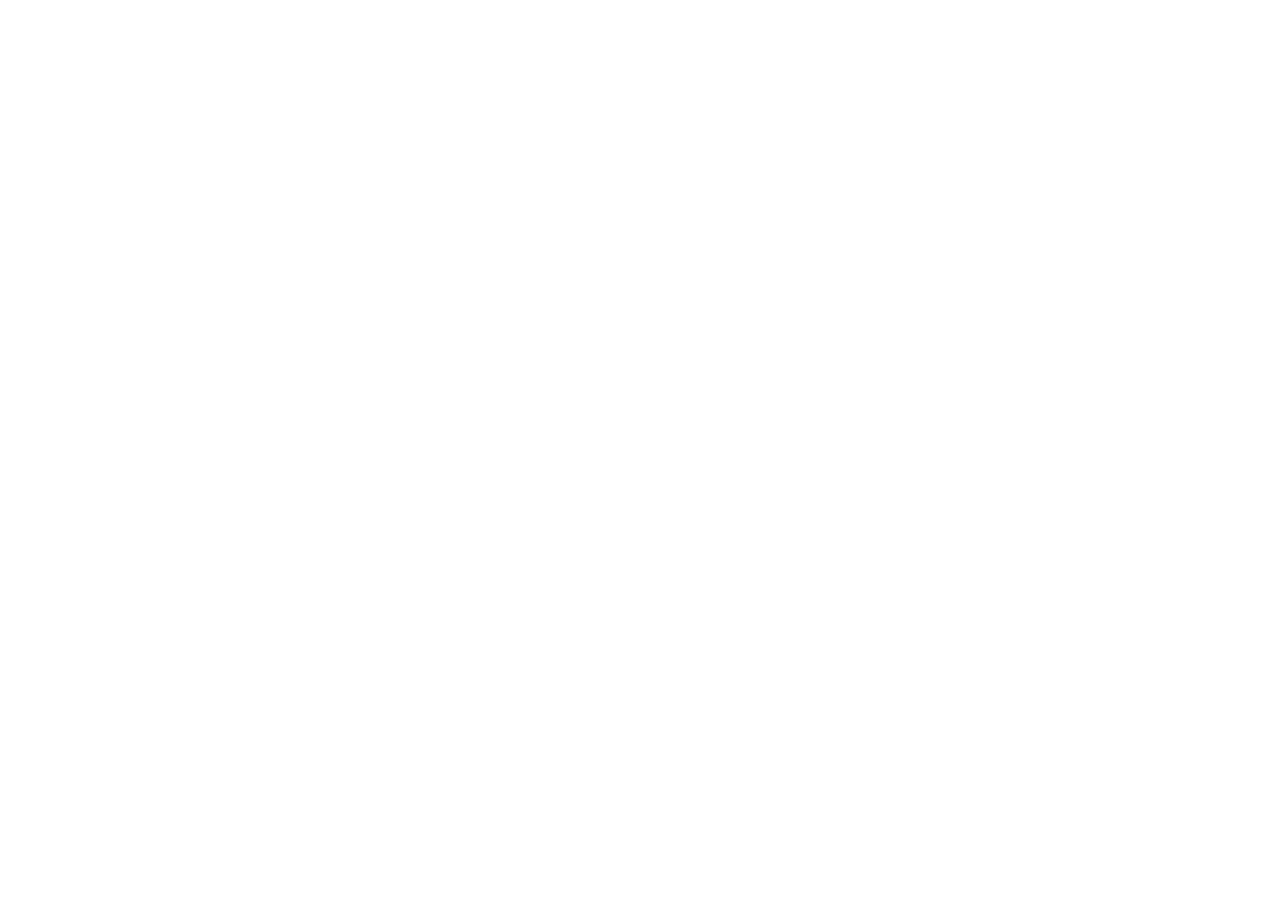
==== commit 3e4000b5: "fixed base" ====
--- a/index.html
+++ b/index.html
@@ -1,8 +1,9 @@
-<html lang="en" ng-app="memorialapp" manifest="offline.appcache">
+<html lang="en" ng-app="memorialapp">
 <!-- Manifest for offline support above -->
     <head>
         <title>WBHS Memorial</title>
         <!-- Icon and logo font is called Franchise and is free for commercial and personal use -->
+        <base href="/ww1/">
         <link rel="icon"
             type="image/png"
             href="img/icons/favicon.png">
--- a/css/bio.css
+++ b/css/bio.css
@@ -33,7 +33,7 @@
     min-height: 200px;
     position: relative;
     padding: 40px;
-    padding-top: 20px;
+    /*padding-top: 20px;*/
     -webkit-box-shadow: 0 -10px 30px -20px rgba(0,0,0,0.5);
     box-shadow: 0 -10px 30px -20px rgba(0,0,0,0.5);
 }
@@ -54,4 +54,42 @@
 	margin: auto;
 	position: relative;
 	top: -85px;
+}
+
+.attachments {
+    display: flex;
+    flex-wrap: wrap;
+}
+
+.attachments .attachment {
+	width: 120px;
+	padding: 5px;
+	margin: 5px;
+	border-radius: 4px;
+	background-size: cover;
+	transition: all 0.3s cubic-bezier(.25,.8,.25,1);
+	font-size: 20px;
+	text-align: center;
+	padding-top: 30px;
+	padding-bottom: 30px;
+	color: black;
+	text-decoration: none !important;
+	box-shadow: 0 1px 3px rgba(0,0,0,0.12), 0 1px 2px rgba(0,0,0,0.24);
+}
+
+.attachments .attachment:hover {box-shadow: 0 3px 6px rgba(0,0,0,0.16), 0 3px 6px rgba(0,0,0,0.23);}
+
+.attachments .attachment.pdf {
+	background-color: gray;
+	background-image: linear-gradient(rgba(255, 255, 255, 0.8) 0%, rgba(255, 255, 255, 0.74902) 100%), url("../img/icons/pdf-sm.png");
+	background-size: cover;
+	background-repeat: no-repeat;
+	background-position: center;
+}
+
+.medals {
+    min-height: 20px;
+    width: 100%;
+    text-align: left;
+    padding-left: 50%;
 }